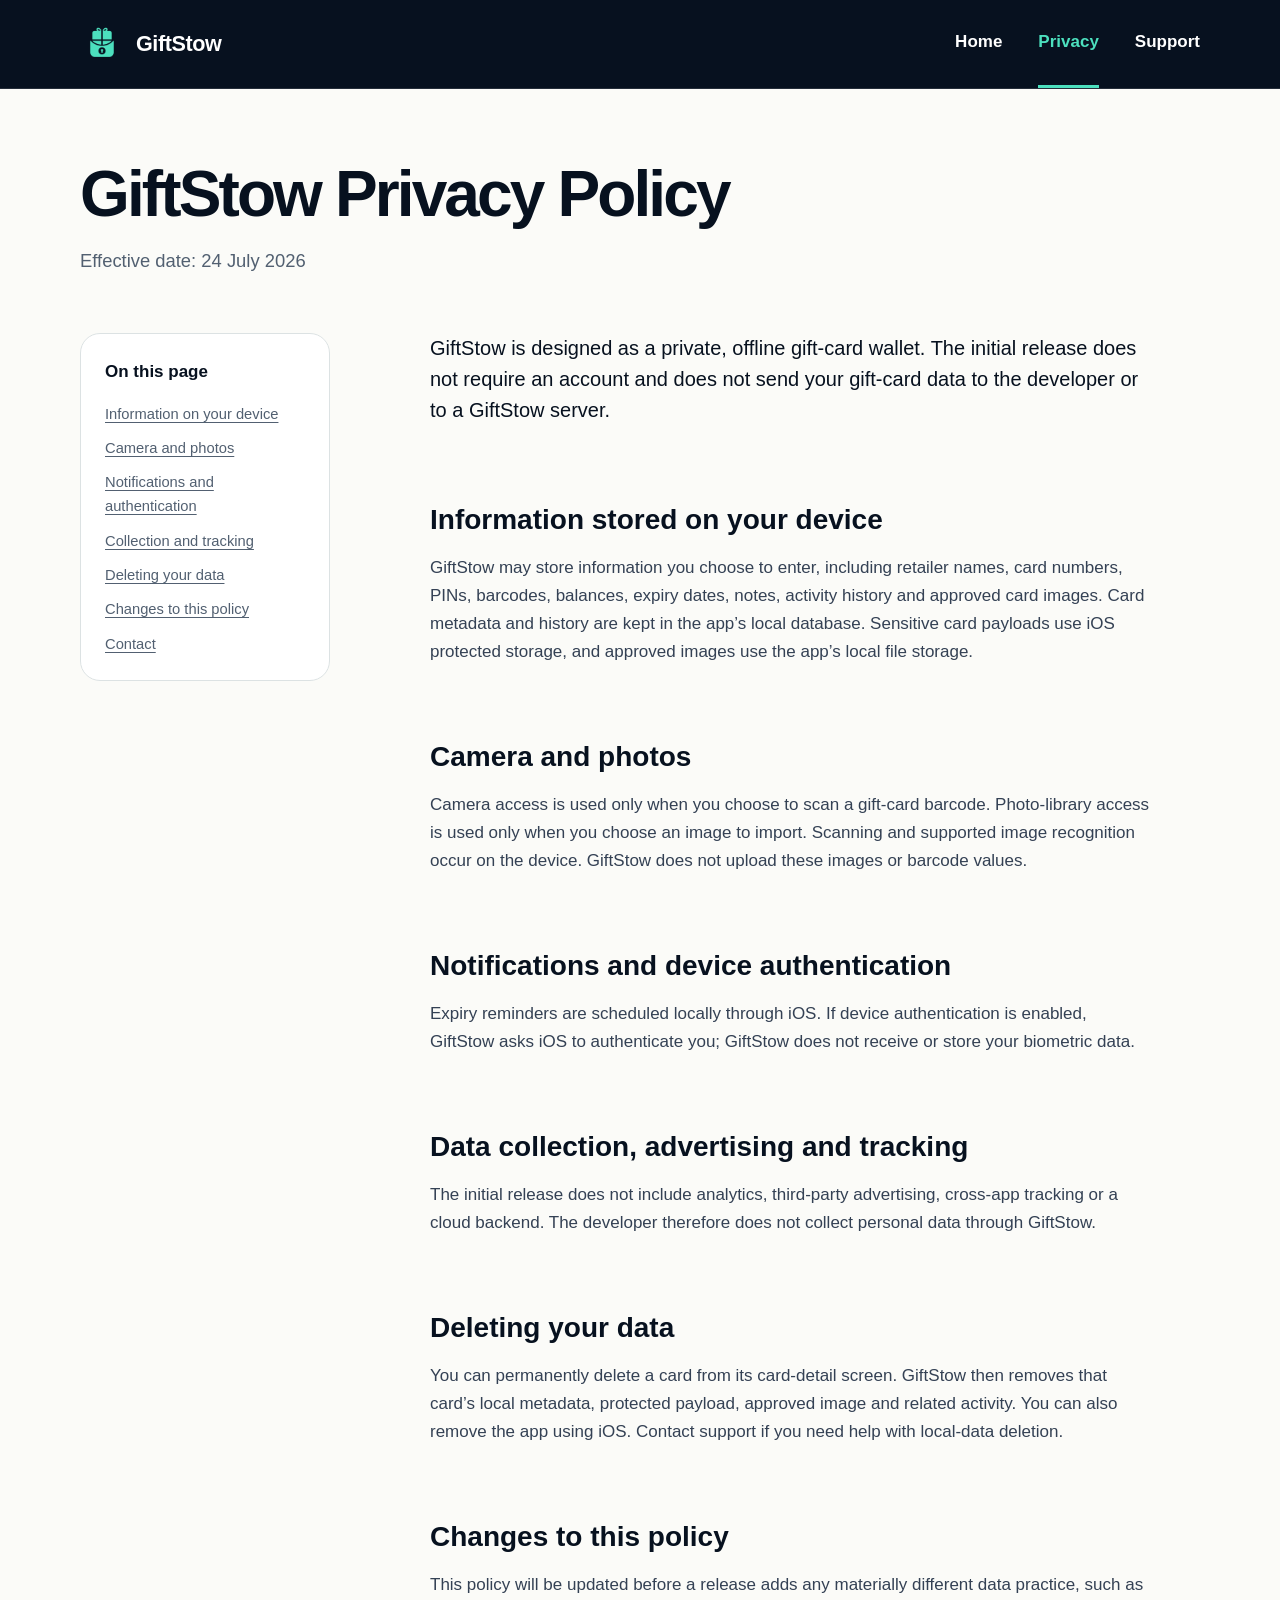
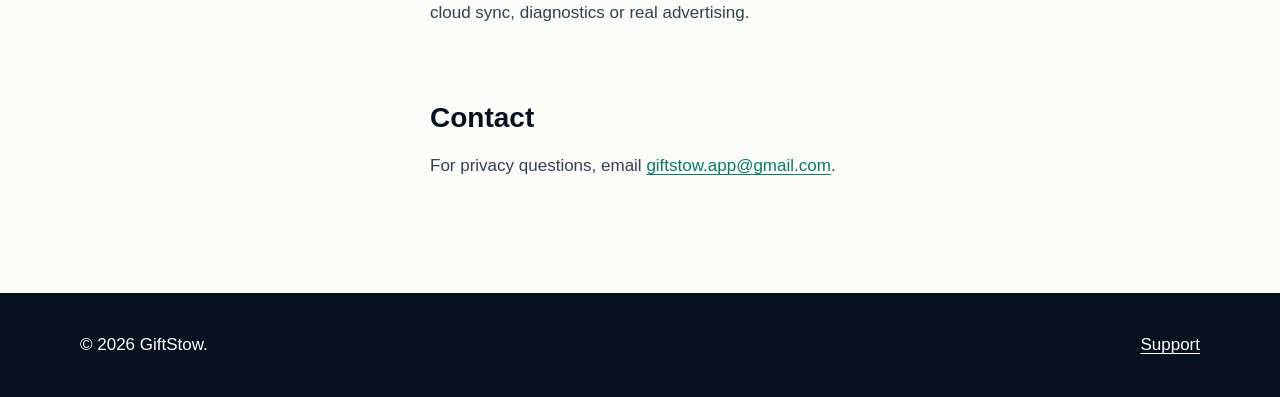
==== privacy.html @ 0a61b4bf "feat: publish GiftStow support site" ====
<!doctype html>
<html lang="en-AU">
  <head>
    <meta charset="utf-8" />
    <meta name="viewport" content="width=device-width, initial-scale=1" />
    <meta name="theme-color" content="#07111f" />
    <meta
      name="description"
      content="GiftStow Privacy Policy: what stays on your iPhone and how optional permissions are used."
    />
    <title>Privacy Policy — GiftStow</title>
    <link rel="icon" href="assets/giftstow-icon.png" />
    <link rel="stylesheet" href="styles.css" />
  </head>
  <body>
    <a class="skip-link" href="#main">Skip to content</a>
    <header class="site-header">
      <div class="header-inner">
        <a class="brand" href="index.html" aria-label="GiftStow home">
          <img src="assets/giftstow-icon.png" alt="" width="44" height="44" />
          <span>GiftStow</span>
        </a>
        <nav class="site-nav" aria-label="Primary navigation">
          <a href="index.html">Home</a>
          <a href="privacy.html" aria-current="page">Privacy</a>
          <a href="support.html">Support</a>
        </nav>
      </div>
    </header>

    <main id="main" class="document-shell page-shell">
      <header class="document-heading">
        <h1>GiftStow Privacy Policy</h1>
        <p>Effective date: 24 July 2026</p>
      </header>

      <div class="document-layout">
        <nav class="contents" aria-label="Privacy policy sections">
          <strong>On this page</strong>
          <a href="#device">Information on your device</a>
          <a href="#camera">Camera and photos</a>
          <a href="#authentication">Notifications and authentication</a>
          <a href="#collection">Collection and tracking</a>
          <a href="#deletion">Deleting your data</a>
          <a href="#changes">Changes to this policy</a>
          <a href="#contact">Contact</a>
        </nav>

        <article class="prose">
          <p class="lead">
            GiftStow is designed as a private, offline gift-card wallet. The initial release does
            not require an account and does not send your gift-card data to the developer or to a
            GiftStow server.
          </p>

          <section id="device">
            <h2>Information stored on your device</h2>
            <p>
              GiftStow may store information you choose to enter, including retailer names, card
              numbers, PINs, barcodes, balances, expiry dates, notes, activity history and approved
              card images. Card metadata and history are kept in the app’s local database. Sensitive
              card payloads use iOS protected storage, and approved images use the app’s local file
              storage.
            </p>
          </section>

          <section id="camera">
            <h2>Camera and photos</h2>
            <p>
              Camera access is used only when you choose to scan a gift-card barcode. Photo-library
              access is used only when you choose an image to import. Scanning and supported image
              recognition occur on the device. GiftStow does not upload these images or barcode
              values.
            </p>
          </section>

          <section id="authentication">
            <h2>Notifications and device authentication</h2>
            <p>
              Expiry reminders are scheduled locally through iOS. If device authentication is
              enabled, GiftStow asks iOS to authenticate you; GiftStow does not receive or store
              your biometric data.
            </p>
          </section>

          <section id="collection">
            <h2>Data collection, advertising and tracking</h2>
            <p>
              The initial release does not include analytics, third-party advertising, cross-app
              tracking or a cloud backend. The developer therefore does not collect personal data
              through GiftStow.
            </p>
          </section>

          <section id="deletion">
            <h2>Deleting your data</h2>
            <p>
              You can permanently delete a card from its card-detail screen. GiftStow then removes
              that card’s local metadata, protected payload, approved image and related activity.
              You can also remove the app using iOS. Contact support if you need help with
              local-data deletion.
            </p>
          </section>

          <section id="changes">
            <h2>Changes to this policy</h2>
            <p>
              This policy will be updated before a release adds any materially different data
              practice, such as cloud sync, diagnostics or real advertising.
            </p>
          </section>

          <section id="contact">
            <h2>Contact</h2>
            <p>
              For privacy questions, email
              <a href="mailto:giftstow.app@gmail.com">giftstow.app@gmail.com</a>.
            </p>
          </section>
        </article>
      </div>
    </main>

    <footer class="site-footer">
      <div class="footer-inner">
        <span>© 2026 GiftStow.</span>
        <a href="support.html">Support</a>
      </div>
    </footer>
  </body>
</html>
---- styles.css ----
:root {
  color-scheme: light;
  --navy: #07111f;
  --navy-soft: #101d2e;
  --accent: #4ce0be;
  --accent-dark: #087c69;
  --paper: #fbfbf8;
  --surface: #ffffff;
  --text: #101827;
  --muted: #526071;
  --line: #dce2e3;
  --focus: #1769e0;
  --page-width: 1120px;
  --radius: 20px;
  font-family:
    Inter,
    ui-sans-serif,
    -apple-system,
    BlinkMacSystemFont,
    'Segoe UI',
    sans-serif;
  font-synthesis: none;
}

* {
  box-sizing: border-box;
}

html {
  scroll-behavior: smooth;
}

body {
  min-width: 320px;
  margin: 0;
  color: var(--text);
  background: var(--paper);
  font-size: 17px;
  line-height: 1.65;
  -webkit-font-smoothing: antialiased;
}

img,
svg {
  display: block;
}

a {
  color: var(--accent-dark);
  text-underline-offset: 0.2em;
}

a:hover {
  text-decoration-thickness: 2px;
}

a:focus-visible {
  outline: 3px solid var(--focus);
  outline-offset: 4px;
  border-radius: 4px;
}

.skip-link {
  position: fixed;
  z-index: 10;
  top: 12px;
  left: 12px;
  padding: 10px 14px;
  color: var(--navy);
  background: var(--accent);
  font-weight: 700;
  transform: translateY(-160%);
}

.skip-link:focus {
  transform: translateY(0);
}

.page-shell,
.header-inner,
.footer-inner {
  width: min(calc(100% - 40px), var(--page-width));
  margin-inline: auto;
}

.site-header {
  color: white;
  background: var(--navy);
  border-bottom: 1px solid rgb(255 255 255 / 12%);
}

.header-inner {
  min-height: 88px;
  display: flex;
  align-items: center;
  justify-content: space-between;
  gap: 32px;
}

.brand {
  display: inline-flex;
  align-items: center;
  gap: 12px;
  color: white;
  font-size: 1.35rem;
  font-weight: 750;
  letter-spacing: -0.02em;
  text-decoration: none;
}

.brand img {
  border-radius: 10px;
}

.site-nav {
  display: flex;
  align-self: stretch;
  align-items: stretch;
  gap: 36px;
}

.site-nav a {
  min-width: 44px;
  display: inline-flex;
  align-items: center;
  justify-content: center;
  color: white;
  font-weight: 650;
  text-decoration: none;
  border-bottom: 3px solid transparent;
}

.site-nav a:hover,
.site-nav a[aria-current='page'] {
  color: var(--accent);
  border-bottom-color: var(--accent);
}

.hero {
  min-height: 520px;
  display: grid;
  grid-template-columns: minmax(0, 1.2fr) minmax(260px, 0.8fr);
  align-items: center;
  gap: clamp(40px, 8vw, 96px);
  padding-block: 72px;
}

.hero h1 {
  max-width: 720px;
  margin: 0;
  color: var(--navy);
  font-size: clamp(3rem, 6vw, 5.25rem);
  line-height: 1.02;
  letter-spacing: -0.055em;
}

.hero p {
  max-width: 600px;
  margin: 28px 0 0;
  color: var(--muted);
  font-size: clamp(1.15rem, 2vw, 1.5rem);
  line-height: 1.5;
}

.hero-logo {
  width: min(100%, 340px);
  height: auto;
  justify-self: end;
  border-radius: 56px;
  box-shadow: 0 26px 70px rgb(7 17 31 / 20%);
}

.resource-list {
  display: grid;
  grid-template-columns: repeat(2, minmax(0, 1fr));
  gap: clamp(44px, 7vw, 88px);
  padding-block: 64px 88px;
  border-top: 1px solid var(--line);
}

.resource {
  display: grid;
  grid-template-columns: 84px minmax(0, 1fr);
  align-items: start;
  gap: 28px;
}

.resource h2 {
  margin: 0;
  color: var(--navy);
  font-size: clamp(1.6rem, 3vw, 2rem);
  line-height: 1.2;
}

.resource p {
  min-height: 3.3em;
  margin: 14px 0 24px;
  color: var(--muted);
}

.resource-icon {
  width: 84px;
  height: 84px;
  display: grid;
  place-items: center;
  color: var(--navy);
  background: rgb(76 224 190 / 10%);
  border: 2px solid var(--accent);
  border-radius: 50%;
}

.resource-icon svg {
  width: 44px;
  height: 44px;
  fill: none;
  stroke: currentColor;
  stroke-width: 1.5;
  stroke-linecap: round;
  stroke-linejoin: round;
}

.button-link {
  min-height: 50px;
  display: inline-flex;
  align-items: center;
  justify-content: center;
  gap: 24px;
  padding: 11px 18px;
  color: var(--accent-dark);
  background: transparent;
  border: 2px solid var(--accent-dark);
  border-radius: 8px;
  font-weight: 700;
  text-decoration: none;
}

.button-link:hover {
  color: var(--navy);
  background: var(--accent);
  border-color: var(--accent);
}

.button-solid {
  color: var(--navy);
  background: var(--accent);
  border-color: var(--accent);
}

.site-footer {
  color: white;
  background: var(--navy);
}

.footer-inner {
  min-height: 104px;
  display: flex;
  align-items: center;
  justify-content: space-between;
  gap: 24px;
}

.site-footer a {
  color: white;
}

.document-shell,
.support-shell {
  padding-block: 72px 96px;
}

.document-heading {
  max-width: 800px;
  margin-bottom: 56px;
}

.document-heading h1 {
  margin: 0;
  color: var(--navy);
  font-size: clamp(2.6rem, 5vw, 4.5rem);
  line-height: 1.05;
  letter-spacing: -0.045em;
}

.document-heading p {
  margin: 18px 0 0;
  color: var(--muted);
  font-size: 1.15rem;
}

.document-layout {
  display: grid;
  grid-template-columns: 250px minmax(0, 720px);
  gap: clamp(48px, 8vw, 100px);
  align-items: start;
}

.contents {
  position: sticky;
  top: 32px;
  display: grid;
  gap: 10px;
  padding: 24px;
  background: var(--surface);
  border: 1px solid var(--line);
  border-radius: var(--radius);
}

.contents strong {
  margin-bottom: 6px;
  color: var(--navy);
}

.contents a {
  color: var(--muted);
  font-size: 0.92rem;
}

.prose {
  max-width: 720px;
}

.prose .lead {
  margin-top: 0;
  color: var(--navy);
  font-size: 1.25rem;
  line-height: 1.55;
}

.prose section {
  scroll-margin-top: 24px;
  padding-top: 14px;
}

.prose h2,
.questions h2,
.contact-panel h2 {
  color: var(--navy);
  font-size: 1.75rem;
  line-height: 1.25;
}

.prose h2 {
  margin: 42px 0 12px;
}

.prose p {
  color: #344154;
}

.questions {
  max-width: 800px;
}

.questions > h2 {
  margin: 0 0 18px;
}

.questions article {
  padding-block: 26px;
  border-top: 1px solid var(--line);
}

.questions article:last-child {
  border-bottom: 1px solid var(--line);
}

.questions h3 {
  margin: 0;
  color: var(--navy);
  font-size: 1.25rem;
}

.questions p {
  margin: 10px 0 0;
  color: var(--muted);
}

.contact-panel {
  max-width: 800px;
  margin-top: 64px;
  padding: 32px;
  display: flex;
  align-items: center;
  justify-content: space-between;
  gap: 32px;
  color: white;
  background: var(--navy-soft);
  border-radius: var(--radius);
}

.contact-panel h2 {
  margin: 0;
  color: white;
}

.contact-panel p {
  margin: 8px 0 0;
  color: #cbd4de;
}

@media (max-width: 760px) {
  body {
    font-size: 16px;
  }

  .page-shell,
  .header-inner,
  .footer-inner {
    width: min(calc(100% - 32px), var(--page-width));
  }

  .header-inner {
    min-height: 76px;
    gap: 18px;
  }

  .brand {
    gap: 8px;
    font-size: 1.1rem;
  }

  .brand img {
    width: 38px;
    height: 38px;
  }

  .site-nav {
    gap: 14px;
  }

  .site-nav a {
    font-size: 0.88rem;
  }

  .hero {
    min-height: auto;
    grid-template-columns: 1fr;
    gap: 36px;
    padding-block: 56px;
    text-align: center;
  }

  .hero h1 {
    font-size: clamp(2.7rem, 13vw, 4.2rem);
  }

  .hero p {
    margin-inline: auto;
  }

  .hero-logo {
    width: min(70vw, 280px);
    justify-self: center;
    border-radius: 44px;
  }

  .resource-list {
    grid-template-columns: 1fr;
    gap: 0;
    padding-block: 24px 56px;
  }

  .resource {
    grid-template-columns: 64px minmax(0, 1fr);
    gap: 20px;
    padding-block: 28px;
  }

  .resource + .resource {
    border-top: 1px solid var(--line);
  }

  .resource-icon {
    width: 64px;
    height: 64px;
  }

  .resource-icon svg {
    width: 34px;
    height: 34px;
  }

  .resource p {
    min-height: 0;
  }

  .footer-inner {
    min-height: 116px;
    flex-direction: column;
    align-items: flex-start;
    justify-content: center;
    gap: 6px;
  }

  .document-shell,
  .support-shell {
    padding-block: 52px 72px;
  }

  .document-heading {
    margin-bottom: 40px;
  }

  .document-layout {
    grid-template-columns: 1fr;
    gap: 36px;
  }

  .contents {
    position: static;
  }

  .contact-panel {
    align-items: flex-start;
    flex-direction: column;
  }
}

@media (max-width: 460px) {
  .header-inner {
    align-items: flex-start;
    flex-direction: column;
    padding-block: 14px;
  }

  .site-nav {
    width: 100%;
    min-height: 44px;
    justify-content: space-between;
  }

  .site-nav a {
    flex: 1;
  }

  .resource {
    grid-template-columns: 1fr;
  }

  .button-link {
    width: 100%;
  }
}

@media (prefers-reduced-motion: reduce) {
  html {
    scroll-behavior: auto;
  }
}
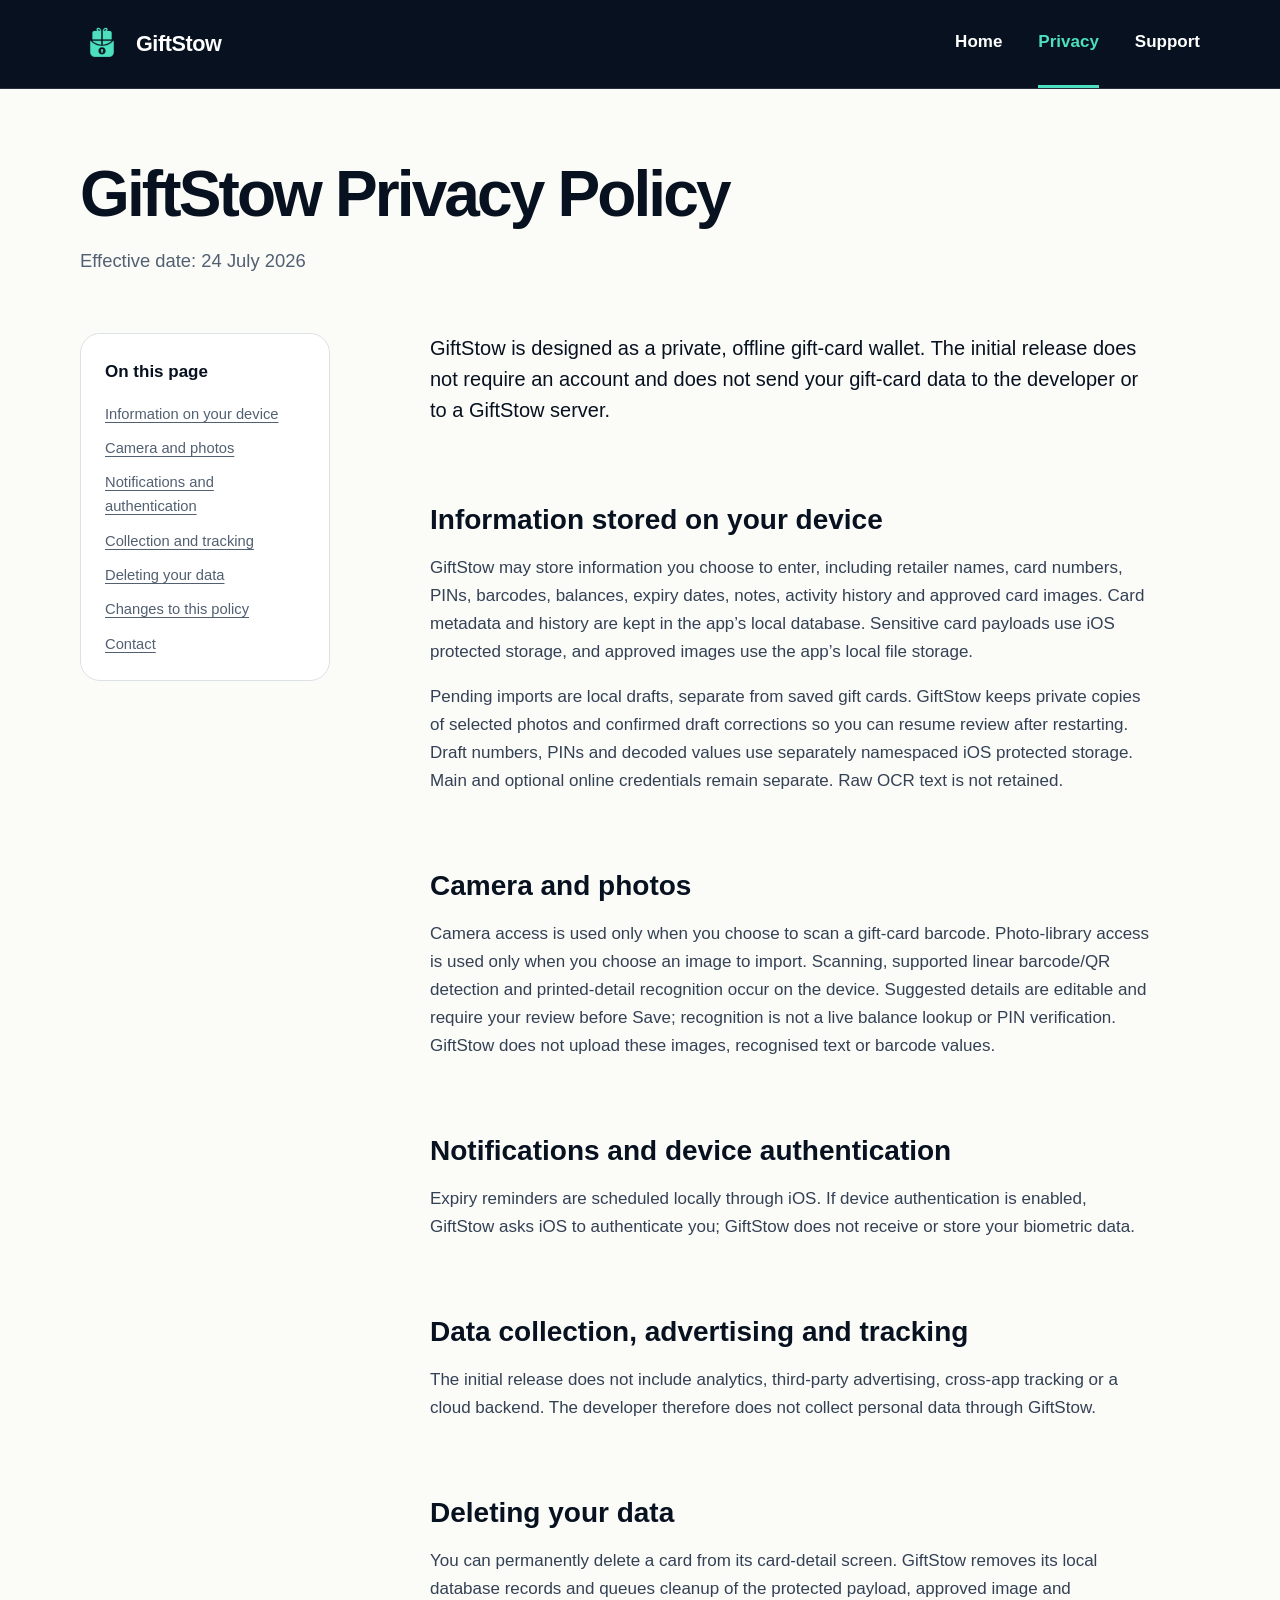
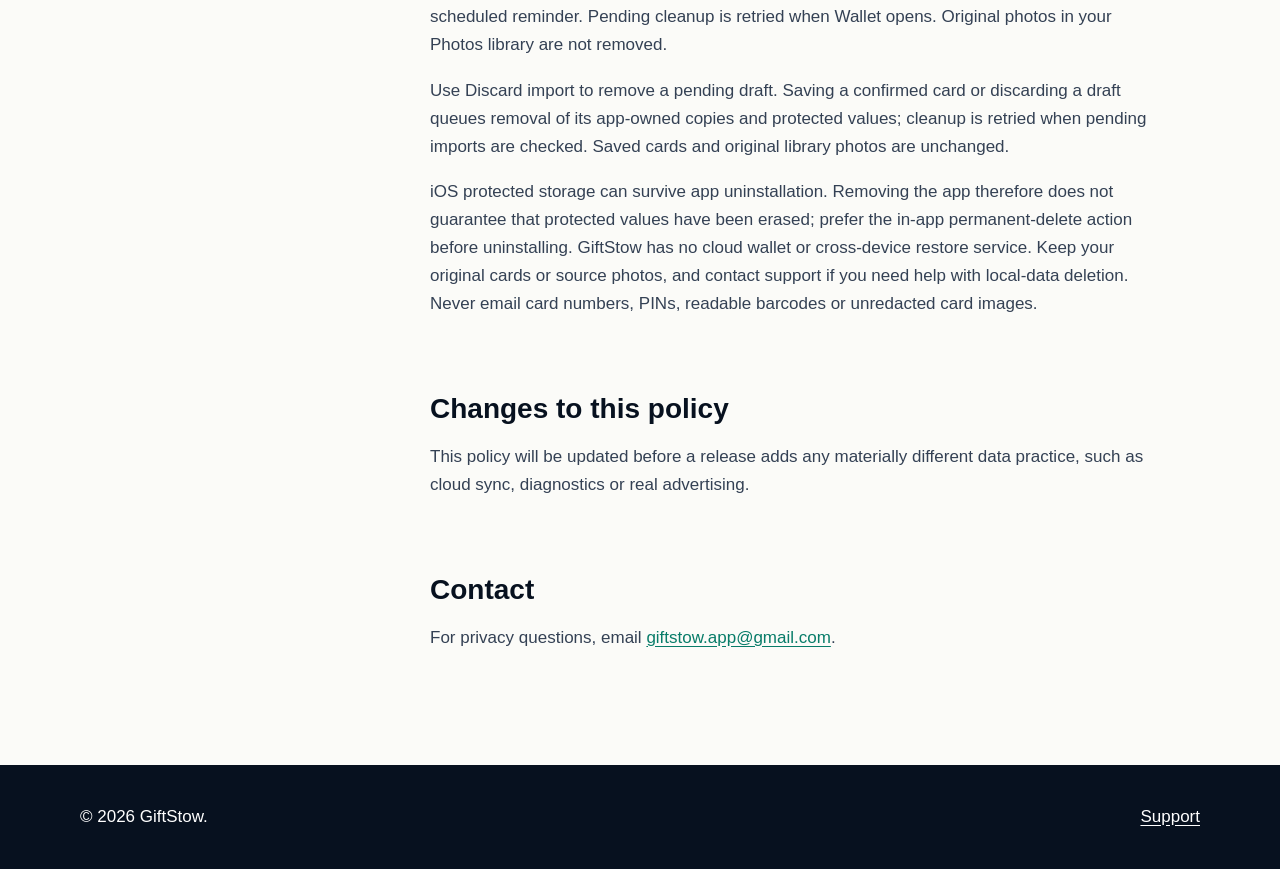
==== commit 53e47dfc: "docs: update GiftStow support and privacy pages" ====
--- a/privacy.html
+++ b/privacy.html
@@ -62,15 +62,24 @@
               card payloads use iOS protected storage, and approved images use the app’s local file
               storage.
             </p>
+            <p>
+              Pending imports are local drafts, separate from saved gift cards. GiftStow keeps
+              private copies of selected photos and confirmed draft corrections so you can resume
+              review after restarting. Draft numbers, PINs and decoded values use separately
+              namespaced iOS protected storage. Main and optional online credentials remain
+              separate. Raw OCR text is not retained.
+            </p>
           </section>
 
           <section id="camera">
             <h2>Camera and photos</h2>
             <p>
               Camera access is used only when you choose to scan a gift-card barcode. Photo-library
-              access is used only when you choose an image to import. Scanning and supported image
-              recognition occur on the device. GiftStow does not upload these images or barcode
-              values.
+              access is used only when you choose an image to import. Scanning, supported linear
+              barcode/QR detection and printed-detail recognition occur on the device. Suggested
+              details are editable and require your review before Save; recognition is not a live
+              balance lookup or PIN verification. GiftStow does not upload these images, recognised
+              text or barcode values.
             </p>
           </section>
 
@@ -95,10 +104,24 @@
           <section id="deletion">
             <h2>Deleting your data</h2>
             <p>
-              You can permanently delete a card from its card-detail screen. GiftStow then removes
-              that card’s local metadata, protected payload, approved image and related activity.
-              You can also remove the app using iOS. Contact support if you need help with
-              local-data deletion.
+              You can permanently delete a card from its card-detail screen. GiftStow removes its
+              local database records and queues cleanup of the protected payload, approved image and
+              scheduled reminder. Pending cleanup is retried when Wallet opens. Original photos in
+              your Photos library are not removed.
+            </p>
+            <p>
+              Use Discard import to remove a pending draft. Saving a confirmed card or discarding a
+              draft queues removal of its app-owned copies and protected values; cleanup is retried
+              when pending imports are checked. Saved cards and original library photos are
+              unchanged.
+            </p>
+            <p>
+              iOS protected storage can survive app uninstallation. Removing the app therefore does
+              not guarantee that protected values have been erased; prefer the in-app
+              permanent-delete action before uninstalling. GiftStow has no cloud wallet or
+              cross-device restore service. Keep your original cards or source photos, and contact
+              support if you need help with local-data deletion. Never email card numbers, PINs,
+              readable barcodes or unredacted card images.
             </p>
           </section>
 
